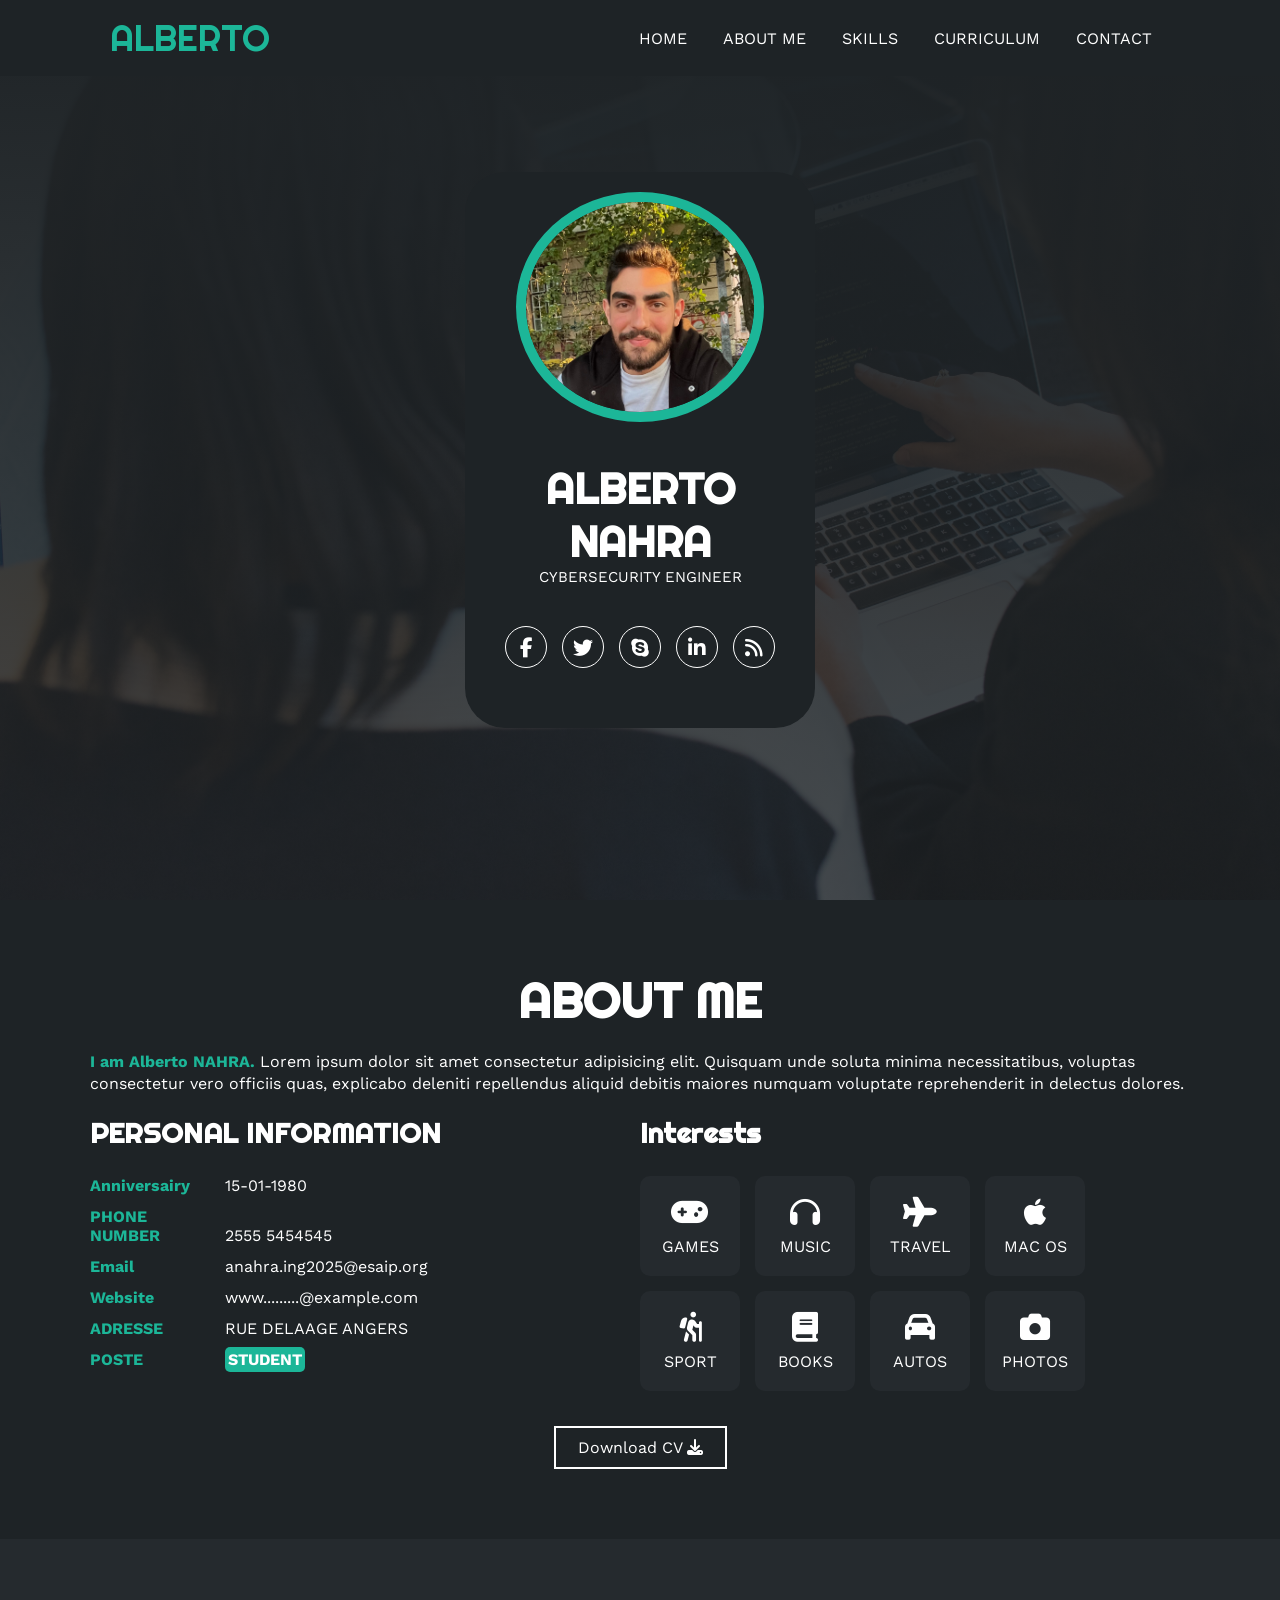
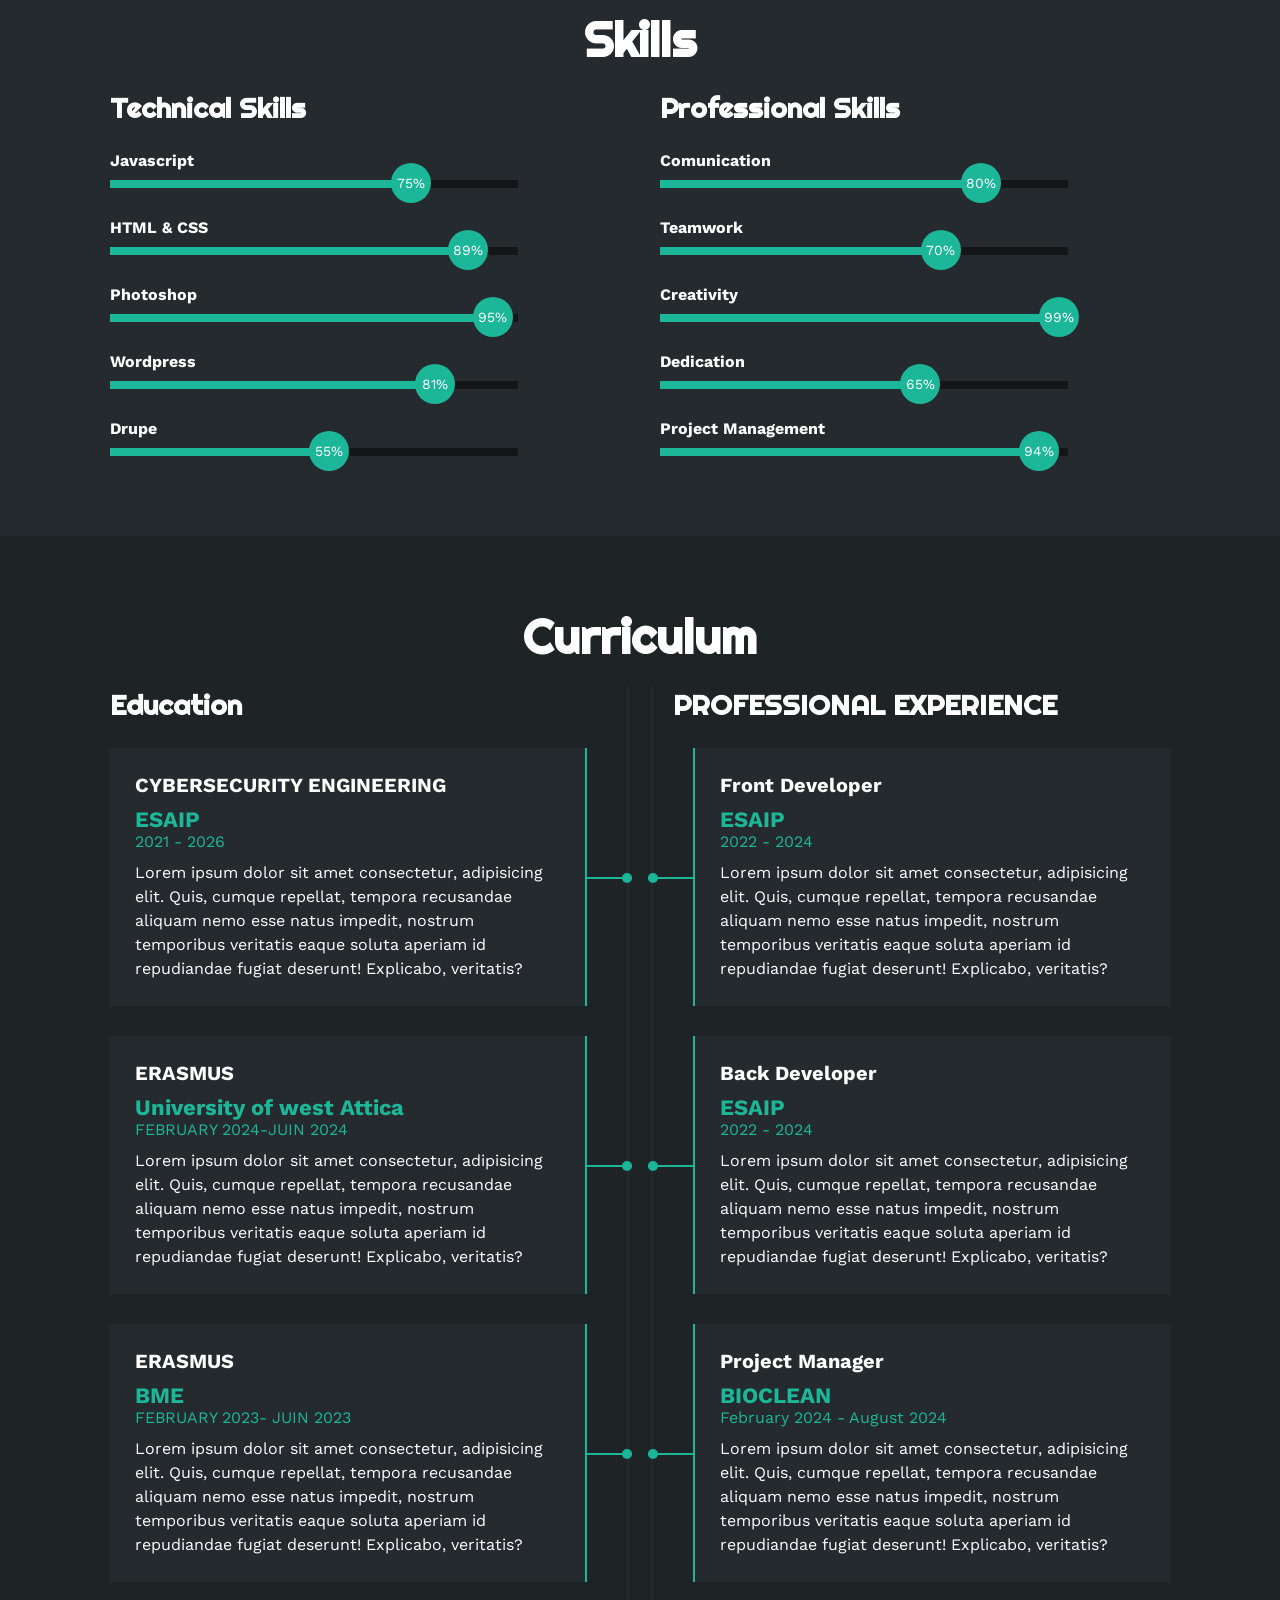
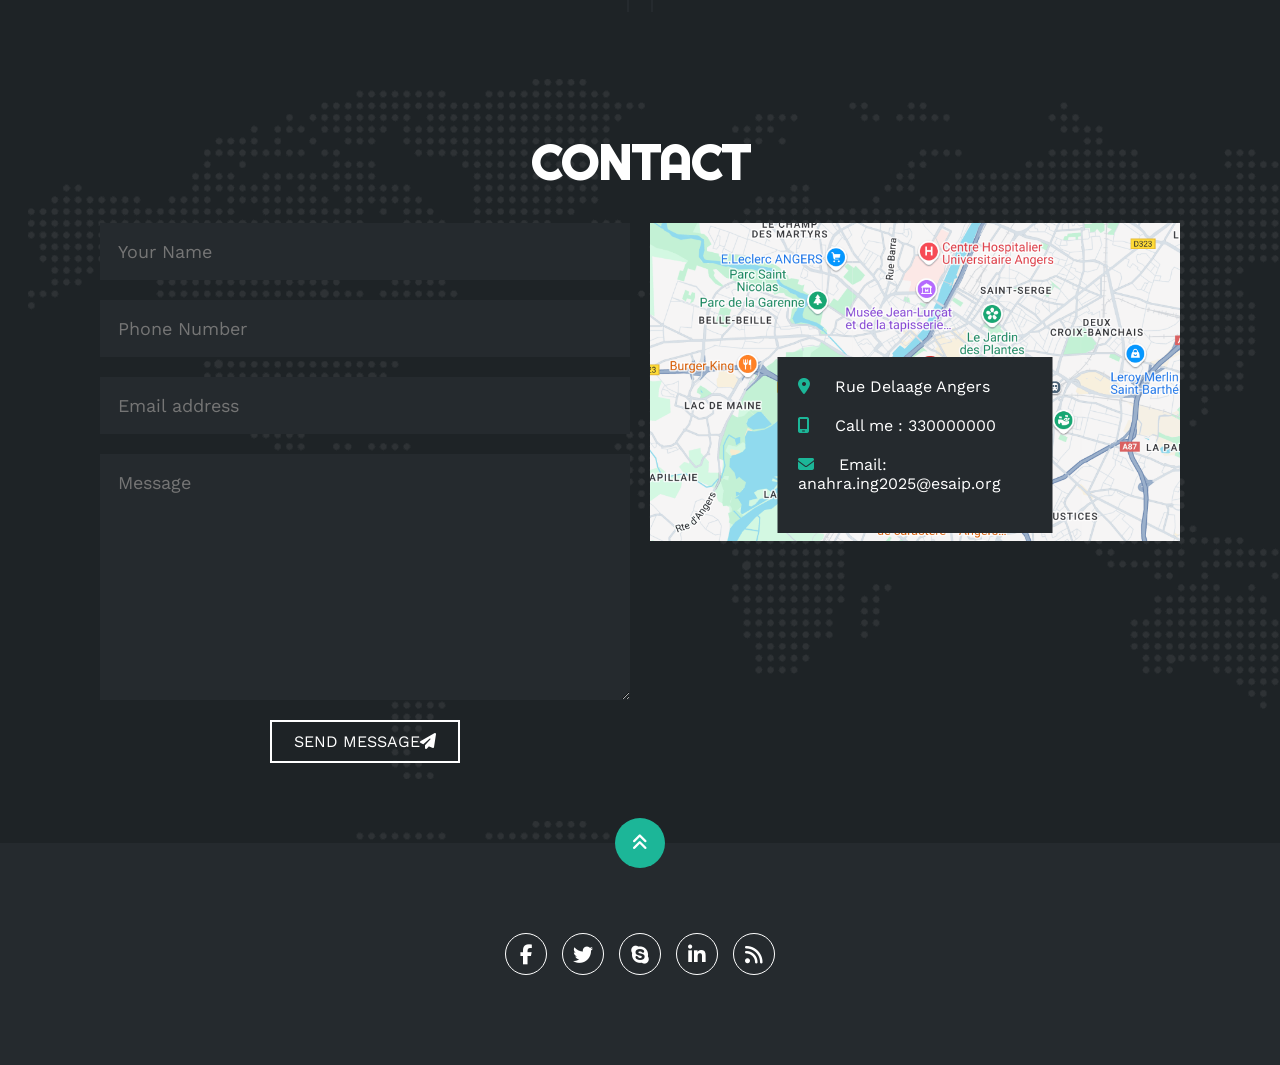
==== Portfolio/index.html @ c3b25036 "Add files via upload" ====
<!DOCTYPE html>
<html lang="es">
<head>
    <meta charset="UTF-8">
    <meta http-equiv="X-UA-Compatible" content="IE=edge">
    <meta name="viewport" content="width=device-width, initial-scale=1.0">
    <link rel="stylesheet" href="https://cdnjs.cloudflare.com/ajax/libs/font-awesome/6.1.2/css/all.min.css" integrity="sha512-1sCRPdkRXhBV2PBLUdRb4tMg1w2YPf37qatUFeS7zlBy7jJI8Lf4VHwWfZZfpXtYSLy85pkm9GaYVYMfw5BC1A==" crossorigin="anonymous" referrerpolicy="no-referrer" />
    <title>Portfolio</title>
    <link rel="stylesheet" href="estilo.css">
</head>
<body>
    <!-- MENU ENCABEZADO -->
    <div class="contenedor-header">
        <header>
            <div class="logo">
                <a href="#">ALBERTO</a>
            </div>
            <nav id="nav">
                <ul>
                    <li><a href="#inicio" onclick="seleccionar()">HOME</a></li>
                    <li><a href="#sobremi" onclick="seleccionar()">ABOUT ME</a></li>
                    <li><a href="#skills" onclick="seleccionar()">SKILLS</a></li>
                    <li><a href="#curriculum" onclick="seleccionar()">CURRICULUM</a></li>
                 
                    <li><a href="#contacto" onclick="seleccionar()">CONTACT</a></li>
                </ul>
            </nav>
            <div class="nav-responsive" onclick="mostrarOcultarMenu()">
                <i class="fa-solid fa-bars"></i>
            </div>
        </header>
    </div>

    <!-- SECCION INICIO -->
    <section id="inicio" class="inicio">
        <div class="contenido-banner">
            <div class="contenedor-img">
                <img src="img/Alberto.jpg" alt="">
            </div>
            <h1>ALBERTO NAHRA</h1>
            <h2>CYBERSECURITY ENGINEER</h2>
            <div class="redes">
                <a href="#"><i class="fa-brands fa-facebook-f"></i></a>
                <a href="#"><i class="fa-brands fa-twitter"></i></a>
                <a href="#"><i class="fa-brands fa-skype"></i></a>
                <a href="#"><i class="fa-brands fa-linkedin-in"></i></a>
                <a href="#"><i class="fa-solid fa-rss"></i></a>
            </div>
        </div>
    </section>

    <!-- SECCION SOBRE MI -->
    <section id="sobremi" class="sobremi">
        <div class="contenido-seccion">
            <h2>ABOUT ME</h2>
            <p><span>I am Alberto NAHRA.</span> Lorem ipsum dolor sit amet consectetur adipisicing elit. Quisquam unde soluta minima necessitatibus, voluptas consectetur vero officiis quas, explicabo deleniti repellendus aliquid debitis maiores numquam voluptate reprehenderit in delectus dolores.</p>

            <div class="fila">
                <!-- datos personales -->
                <div class="col">
                    <h3>PERSONAL INFORMATION</h3>
                    <ul>
                        <li>
                            <strong>Anniversairy</strong>
                            15-01-1980
                        </li>
                        <li>
                            <strong>PHONE NUMBER</strong>
                            2555 5454545
                        </li>
                        <li>
                            <strong>Email</strong>
                            anahra.ing2025@esaip.org
                        </li>
                        <li>
                            <strong>Website</strong>
                            www.........@example.com
                        </li>
                        <li>
                            <strong>ADRESSE</strong>
                            RUE DELAAGE ANGERS
                        </li>
                        <li>
                            <strong>POSTE</strong>
                            <span>STUDENT</span>
                        </li>
                    </ul>
                </div>

                <!-- intereses -->
                <div class="col">
                    <h3>Interests</h3>
                    <div class="contenedor-intereses">
                        <div class="interes">
                            <i class="fa-solid fa-gamepad"></i>
                            <span>GAMES</span>
                        </div>
                        <div class="interes">
                            <i class="fa-solid fa-headphones"></i>
                            <span>MUSIC</span>
                        </div>
                        <div class="interes">
                            <i class="fa-solid fa-plane"></i>
                            <span>TRAVEL</span>
                        </div>
                        <div class="interes">
                            <i class="fa-brands fa-apple"></i>
                            <span>MAC OS</span>
                        </div>
                        <div class="interes">
                            <i class="fa-solid fa-person-hiking"></i>
                            <span>SPORT</span>
                        </div>
                        <div class="interes">
                            <i class="fa-solid fa-book"></i>
                            <span>BOOKS</span>
                        </div>
                        <div class="interes">
                            <i class="fa-solid fa-car"></i>
                            <span>AUTOS</span>
                        </div>
                        <div class="interes">
                            <i class="fa-solid fa-camera"></i>
                            <span>PHOTOS</span>
                        </div>
                        
                    </div>
                </div>
            </div>
            <button>
                Download CV <i class="fa-solid fa-download"></i>
                <span class="overlay"></span>
            </button>
        </div>
    </section>

    <!-- SECCION SKILLS -->
    <section class="skills" id="skills">
        <div class="contenido-seccion">
            <h2>Skills</h2>
            <div class="fila">
                <!-- Technical Skill -->
                <div class="col">
                    <h3>Technical Skills</h3>
                    <div class="skill">
                        <span>Javascript</span>
                        <div class="barra-skill">
                            <div class="progreso">
                                <span>75%</span>
                            </div>
                        </div>
                    </div>
                    <div class="skill">
                        <span>HTML & CSS</span>
                        <div class="barra-skill">
                            <div class="progreso">
                                <span>89%</span>
                            </div>
                        </div>
                    </div>
                    <div class="skill">
                        <span>Photoshop</span>
                        <div class="barra-skill">
                            <div class="progreso">
                                <span>95%</span>
                            </div>
                        </div>
                    </div>
                    <div class="skill">
                        <span>Wordpress</span>
                        <div class="barra-skill">
                            <div class="progreso">
                                <span>81%</span>
                            </div>
                        </div>
                    </div>
                    <div class="skill">
                        <span>Drupe</span>
                        <div class="barra-skill">
                            <div class="progreso">
                                <span>55%</span>
                            </div>
                        </div>
                    </div>
                </div>
                <!-- Professional Skills -->
                <div class="col">
                    <h3>Professional Skills</h3>
                    <div class="skill">
                        <span>Comunication</span>
                        <div class="barra-skill">
                            <div class="progreso">
                                <span>80%</span>
                            </div>
                        </div>
                    </div>
                    <div class="skill">
                        <span>Teamwork</span>
                        <div class="barra-skill">
                            <div class="progreso">
                                <span>70%</span>
                            </div>
                        </div>
                    </div>
                    <div class="skill">
                        <span>Creativity</span>
                        <div class="barra-skill">
                            <div class="progreso">
                                <span>99%</span>
                            </div>
                        </div>
                    </div>
                    <div class="skill">
                        <span>Dedication</span>
                        <div class="barra-skill">
                            <div class="progreso">
                                <span>65%</span>
                            </div>
                        </div>
                    </div>
                    <div class="skill">
                        <span>Project Management</span>
                        <div class="barra-skill">
                            <div class="progreso">
                                <span>94%</span>
                            </div>
                        </div>
                    </div>
                </div>
            </div>
        </div>
    </section>

    <!-- SECCION CURRICULUM -->
    <section id="curriculum" class="curriculum">
        <div class="contenido-seccion">
            <h2>Curriculum</h2>
            <div class="fila">
                <div class="col izquierda">
                    <h3>Education</h3>
                    <div class="item izq">
                        <h4>CYBERSECURITY ENGINEERING</h4>
                        <span class="casa">ESAIP</span>
                        <span class="fecha">2021 - 2026</span>
                        <p>Lorem ipsum dolor sit amet consectetur, adipisicing elit. Quis, cumque repellat, tempora recusandae aliquam nemo esse natus impedit, nostrum temporibus veritatis eaque soluta aperiam id repudiandae fugiat deserunt! Explicabo, veritatis?</p>
                        <div class="conectori">
                            <div class="circuloi"></div>
                        </div>
                    </div>
                    <div class="item izq">
                        <h4>ERASMUS</h4>
                        <span class="casa">University of west Attica</span>
                        <span class="fecha">FEBRUARY 2024-JUIN 2024</span>
                        <p>Lorem ipsum dolor sit amet consectetur, adipisicing elit. Quis, cumque repellat, tempora recusandae aliquam nemo esse natus impedit, nostrum temporibus veritatis eaque soluta aperiam id repudiandae fugiat deserunt! Explicabo, veritatis?</p>
                        <div class="conectori">
                            <div class="circuloi"></div>
                        </div>
                    </div>
                    <div class="item izq">
                        <h4>ERASMUS</h4>
                        <span class="casa">BME</span>
                        <span class="fecha">FEBRUARY 2023- JUIN 2023</span>
                        <p>Lorem ipsum dolor sit amet consectetur, adipisicing elit. Quis, cumque repellat, tempora recusandae aliquam nemo esse natus impedit, nostrum temporibus veritatis eaque soluta aperiam id repudiandae fugiat deserunt! Explicabo, veritatis?</p>
                        <div class="conectori">
                            <div class="circuloi"></div>
                        </div>
                    </div>
                </div>

                <div class="col derecha">
                    <h3>PROFESSIONAL EXPERIENCE</h3>
                    <div class="item der">
                        <h4>Front Developer</h4>
                        <span class="casa">ESAIP</span>
                        <span class="fecha">2022 - 2024</span>
                        <p>Lorem ipsum dolor sit amet consectetur, adipisicing elit. Quis, cumque repellat, tempora recusandae aliquam nemo esse natus impedit, nostrum temporibus veritatis eaque soluta aperiam id repudiandae fugiat deserunt! Explicabo, veritatis?</p>
                        <div class="conectord">
                            <div class="circulod"></div>
                        </div>
                    </div>
                    <div class="item der">
                        <h4>Back Developer</h4>
                        <span class="casa">ESAIP</span>
                        <span class="fecha">2022 - 2024</span>
                        <p>Lorem ipsum dolor sit amet consectetur, adipisicing elit. Quis, cumque repellat, tempora recusandae aliquam nemo esse natus impedit, nostrum temporibus veritatis eaque soluta aperiam id repudiandae fugiat deserunt! Explicabo, veritatis?</p>
                        <div class="conectord">
                            <div class="circulod"></div>
                        </div>
                    </div>
                    <div class="item der">
                        <h4> Project Manager</h4>
                        <span class="casa">BIOCLEAN</span>
                        <span class="fecha">February 2024 - August 2024</span>
                        <p>Lorem ipsum dolor sit amet consectetur, adipisicing elit. Quis, cumque repellat, tempora recusandae aliquam nemo esse natus impedit, nostrum temporibus veritatis eaque soluta aperiam id repudiandae fugiat deserunt! Explicabo, veritatis?</p>
                        <div class="conectord">
                            <div class="circulod"></div>
                        </div>
                    </div>
                </div>
            </div>
        </div>
    </section>

  

    <!-- SECCION CONTACTO -->
    <section id="contacto" class="contacto">
        <div class="contenido-seccion">
            <h2>CONTACT</h2>
            <div class="fila">
                <!-- Formulario -->
                <div class="col">
                    <input type="text" placeholder="Your Name">
                    <input type="text" placeholder="Phone Number">
                    <input type="text" placeholder="Email address">
                    
                    <textarea name="" id="" cols="30" rows="10" placeholder="Message"></textarea>
                    <button>
                        SEND MESSAGE<i class="fa-solid fa-paper-plane"></i>
                        <span class="overlay"></span>
                    </button>
                </div>
                <!-- Mapa -->
                <div class="col">
                    <img src="img/map1.png" alt="">
                    <div class="info">
                        <ul>
                            <li>
                                <i class="fa-solid fa-location-dot"></i>
                                Rue Delaage Angers
                            </li>
                            <li>
                                <i class="fa-solid fa-mobile-screen"></i>
                                Call me : 330000000 
                            </li>
                            <li>
                                <i class="fa-solid fa-envelope"></i>
                                Email: anahra.ing2025@esaip.org
                            </li>
                        </ul>
                    </div>
                </div>
            </div>
        </div>
    </section>

    <!-- footer -->
    <footer>
        <a href="#inicio" class="arriba">
            <i class="fa-solid fa-angles-up"></i>
        </a>
        <div class="redes">
            <a href="#"><i class="fa-brands fa-facebook-f"></i></a>
            <a href="#"><i class="fa-brands fa-twitter"></i></a>
            <a href="#"><i class="fa-brands fa-skype"></i></a>
            <a href="#"><i class="fa-brands fa-linkedin-in"></i></a>
            <a href="#"><i class="fa-solid fa-rss"></i></a>
        </div>
    </footer>

    <script src="script.js"></script>
</body>
</html>
---- Portfolio/estilo.css ----
@import url('https://fonts.googleapis.com/css2?family=Righteous&family=Work+Sans:wght@100;300;400;600;800&display=swap');
*{
    box-sizing: border-box;
    font-family: 'Work Sans';
    margin: 0;
    padding: 0;
}
html{
    /* me permite deslizar cuando hago clic en los links del menu */
    scroll-behavior: smooth;
}
/* MENU */
.contenedor-header{
    background: #1e2326;
    position: fixed;
    width: 100%;
    top: 0;
    left: 0;
    z-index: 99;
}
.contenedor-header header{
    max-width: 1100px;
    margin: auto;
    display: flex;
    justify-content: space-between;
    align-items: center;
    padding: 15px 20px;
}
.contenedor-header header .logo a{
    font-family: 'Righteous';
    font-size: 36px;
    color: #1CB698;
    text-decoration: none;
}
.contenedor-header header ul{
    display: flex;
    list-style: none;
}
.contenedor-header header nav ul li a{
    text-align: none;
    color: #fff;
    margin: 0 15px;
    padding: 3px;
    transition: .5s;
    text-decoration: none;
}
.contenedor-header header nav ul li a:hover{
    color: #1CB698;
}
.nav-responsive{
    background-color: #1CB698;
    color:#fff;
    padding: 5px 10px;
    border-radius: 5px;
    cursor: pointer;
    display: none;
}
/* SECCION I N I C I O */
.inicio{
    background: linear-gradient(to top, rgba(30,35,38,.8), rgba(30,35,38,1)),
    url(img/fondo.jpg);
    background-size: cover;
    height: 100vh;
    color: #fff;
    display: flex;
    align-items: center;
}
.inicio .contenido-banner{
    padding: 20px;
    background-color: #1e2326;
    max-width: 350px;
    margin: auto;
    text-align: center;
    border-radius: 40px;
}
.inicio .contenido-banner img{
    margin-top: 40px;
    border: 10px solid #1CB698;
    display: block;
    width: 80%;
    margin: auto;
    border-radius: 100%;
}
.inicio .contenido-banner h1{
    margin-top: 40px;
    font-size: 42px;
    font-family: 'Righteous';
}
.inicio .contenido-banner h2{
    font-size: 15px;
    font-weight: normal;
}
.inicio .contenido-banner .redes a{
    color: #fff;
    display: inline-block;
    text-decoration: none;
    border: 1px solid #fff;
    border-radius: 100%;
    width: 42px;
    height: 42px;
    line-height: 42px;
    margin: 40px 5px;
    font-size: 20px;
    transition: .3s;
}
.inicio .contenido-banner .redes a:hover{
    background-color: #1CB698;
}
.sobremi{
    background-color: #1e2326;
    color: #fff;
    padding: 50px 20px;
}
.sobremi .contenido-seccion{
    max-width: 1100px;
    margin: auto;
}
.sobremi h2{
    font-size: 48px;
    font-family: 'Righteous';
    text-align: center;
    padding: 20px 0;

}
.sobremi .contenido-seccion p{
    font: 18px;
    line-height: 22px;
    margin-bottom: 20px;
}
.sobremi .contenido-seccion p span{
    color: #1CB698;
    font-weight: bold;
}
.sobremi .fila{
    display: flex;
}
.sobremi .fila .col
{
    width: 50%;
}
.sobremi .fila .col h3{
    font-size: 28px;
    font-family: 'Righteous';
    margin-bottom: 25px;
}
.sobremi .fila .col ul{
    list-style: none;
}
.sobremi .fila .col ul li{
    margin: 12px 0;
}
.sobremi .fila .col ul li strong{
    display: inline-block;
    color: #1CB698;
    width: 130px;
}
.sobremi .fila .col ul li span{
    background-color: #1CB698;
    padding: 3px;
    font-weight: bold;
    border-radius: 5px;
}
.sobremi .fila .col .contenedor-intereses{
    display: flex;
    flex-wrap: wrap;
}
.sobremi .fila .col .contenedor-intereses .interes{
    width: 100px;
    height: 100px;
    background-color: #252A2E;
    border-radius: 10px;
    margin: 0 15px 15px 0;
    display: flex;
    flex-direction: column;
    align-items: center;
    justify-content: center;
    transition: .3s;
}.sobremi .fila .col .contenedor-intereses .interes:hover{
    background-color: #1CB698;
}
.sobremi .fila .col .contenedor-intereses .interes i{
    font-size: 30px;
    margin-bottom: 10px;
}
.sobremi button{
    cursor: pointer;
    background-color: transparent;
    border: 2px solid #fff;
    width: fit-content;
    display: block;
    margin: 20px auto;
    padding: 10px 22px;
    font-size: 16px;
    color: #fff;
    position: relative;
    z-index: 10;
}
.sobremi button .overlay{
    position: absolute;
    top: 0;
    left: 0;
    width: 0;
    height: 100%;
    background-color: #1CB698;
    z-index: -1;
    transition: 1s;
}
.sobremi button:hover .overlay{
    width: 100%;
}
/* SECCION S K I L L S */
.skills{
    background-color: #252A2E;
    color: #fff;
    padding: 50px 20px;
}
.skills .contenido-seccion{
    max-width: 1100px;
    margin: auto;
}
.skills h2{
    font-size: 48px;
    font-family: 'Righteous';
    text-align: center;
    padding: 20px 0;

}
.skills .fila{
    display: flex;
}
.skills .fila .col{
    width: 50%;
    padding: 0 20px;
}
.skills .fila .col h3{
    font-size: 28px;
    font-family: 'Righteous';
    margin-bottom: 25px;
}
.skills .skill > span{
    font-weight: bold;
    display: block;
    margin-bottom: 10px;
}
.skills .skill .barra-skill{
    height: 8px;
    width: 80%;
    background-color: #131517;
    position: relative;
    margin-bottom: 30px;
}
.skills .skill .progreso{
    background-color: #1CB698;
    position: absolute;
    top: 0;
    left: 0;
    height: 8px;
}
.skills .skill .barra-skill span{
    position: absolute;
    height: 40px;
    width: 40px;
    background-color: #1CB698;
    border-radius: 50px;
    line-height: 40px;
    text-align: center;
    top: -17px;
    right: -15px;
    font-size: 14px;
}
/* Estas clases se agregaran dinamicamente mediante javascript */
.skills .skill .javascript{
    width: 0%;
    animation: 2s javascript forwards;
}
@keyframes javascript {
    0%{width: 0%;}
    100%{width: 75%;}
}

.skills .skill .htmlcss{
    width: 0%;
    animation: 2s htmlcss forwards;
}
@keyframes htmlcss {
    0%{width: 0%;}
    100%{width: 89%;}
}

.skills .skill .photoshop{
    width: 0%;
    animation: 2s photoshop forwards;
}
@keyframes photoshop {
    0%{width: 0%;}
    100%{width: 95%;}
}

.skills .skill .wordpress{
    width: 0%;
    animation: 2s wordpress forwards;
}
@keyframes wordpress {
    0%{width: 0%;}
    100%{width: 81%;}
}

.skills .skill .drupal{
    width: 0%;
    animation: 2s drupal forwards;
}
@keyframes drupal {
    0%{width: 0%;}
    100%{width: 55%;}
}

.skills .skill .comunicacion{
    width: 0%;
    animation: 2s comunicacion forwards;
}
@keyframes comunicacion {
    0%{width: 0%;}
    100%{width: 80%;}
}

.skills .skill .trabajo{
    width: 0%;
    animation: 2s trabajo forwards;
}
@keyframes trabajo {
    0%{width: 0%;}
    100%{width: 70%;}
}

.skills .skill .creatividad{
    width: 0%;
    animation: 2s creatividad forwards;
}
@keyframes creatividad {
    0%{width: 0%;}
    100%{width: 99%;}
}

.skills .skill .dedicacion{
    width: 0%;
    animation: 2s dedicacion forwards;
}
@keyframes dedicacion {
    0%{width: 0%;}
    100%{width: 65%;}
}

.skills .skill .proyect{
    width: 0%;
    animation: 2s proyect forwards;
}
@keyframes proyect {
    0%{width: 0%;}
    100%{width: 94%;}
}
/* SECCION CURRICULUM */
.curriculum{
    background-color: #1e2326;
    color: #fff;
    padding: 50px 20px;
}
.curriculum .contenido-seccion{
    max-width: 1100px;
    margin: auto;
}
.curriculum h2{
    font-size: 48px;
    font-family: 'Righteous';
    text-align: center;
    padding: 20px 0;

}
.curriculum .fila{
    display: flex;
    justify-content: space-between;
}
.curriculum .fila .col{
    width: 49%;
    padding: 0 20px;
}
.curriculum .fila .col h3{
    font-size: 28px;
    font-family: 'Righteous';
    margin-bottom: 25px;
}
.curriculum .fila .izquierda{
    border-right: 2px solid #252A2E;
}
.curriculum .fila .derecha{
    border-left: 2px solid #252A2E;
}
.curriculum .fila .item{
    padding: 25px;
    margin-bottom: 30px;
    background-color: #252A2E;
    position: relative;
}
.curriculum .fila .item h4{
    font-size: 20px;
    margin-bottom: 10px;
}
.curriculum .fila .item .casa{
    color: #1CB698;
    font-size: 22px;
    font-weight: bold;
    display: block;
}
.curriculum .fila .item .fecha{
    display: block;
    color: #1CB698;
    margin-bottom: 10px;
}
.curriculum .fila .item p{
    line-height: 24px;
}
.curriculum .fila .izq{
    border-right: 2px solid #1CB698;
    margin-right: 20px;
}
.curriculum .fila .der{
    border-left: 2px solid #1CB698;
    margin-left: 20px;
}
.curriculum .fila .item .conectori{
    height: 2px;
    background-color: #1CB698;
    width: 47px;
    position: absolute;
    top: 50%;
    right: -47px;
    z-index: 5;
}
.curriculum .fila .item .conectori .circuloi{
    display: block;
    height: 10px;
    width: 10px;
    border-radius: 50%;
    background-color: #1CB698;
    float: right;
    position: relative;
    bottom: 4px;
}
.curriculum .fila .item .conectord{
    height: 2px;
    background-color: #1CB698;
    width: 47px;
    position: absolute;
    top: 50%;
    left: -47px;
    z-index: 5;
}
.curriculum .fila .item .conectord .circulod{
    display: block;
    height: 10px;
    width: 10px;
    border-radius: 50%;
    background-color: #1CB698;
    float: left;
    position: relative;
    bottom: 4px;
}
/* SECCION PORTFOLIO */
.portfolio{
    background-color: #252A2E;
    color: #fff;
    padding: 50px 20px;
}
.portfolio .contenido-seccion{
    max-width: 1100px;
    margin: auto;
}
.portfolio h2{
    font-size: 48px;
    font-family: 'Righteous';
    text-align: center;
    padding: 20px 0;
}
.portfolio .galeria{
    display: flex;
    flex-wrap: wrap;
    justify-content: space-around;
}
.portfolio .galeria .proyecto{
    position: relative;
    max-width: 340px;
    height: fit-content;
    margin: 10px;
    cursor: pointer;
}
.portfolio .galeria .proyecto img{
    width: 100%;
    display: block;
}
.portfolio .galeria .proyecto .overlay{
    position: absolute;
    top: 0;
    width: 100%;
    height: 100%;
    text-align: center;
    background: linear-gradient(rgba(28,182,152,.8), rgba(28,182,152,.8));
    display: flex;
    flex-direction: column;
    justify-content: center;
    transition: 1s;
    font-size: 18px;
    letter-spacing: 3px;
    opacity: 0;
}
.portfolio .galeria .proyecto .overlay h3{
    margin-bottom: 20px;
    transition: 1s;
}
.portfolio .galeria .proyecto .overlay:hover{
    opacity: 1;
}
.portfolio .galeria .proyecto .overlay:hover h3{
    margin-bottom: 0px;
}
/* SECCION CONTACTO */
.contacto{
    background-image: url(img/contact_bg.png);
    background-color: #1e2326;
    color: #fff;
    padding: 50px 0;
}
.contacto .contenido-seccion{
    max-width: 1100px;
    margin: auto;
}
.contacto h2{
    font-size: 48px;
    font-family: 'Righteous';
    text-align: center;
    padding: 20px 0;
}
.contacto .fila{
    display: flex;
}
.contacto .col{
    width: 50%;
    padding: 10px;
    position: relative;
}
.contacto .col input, .contacto .col textarea{
    display: block;
    width: 100%;
    padding: 18px;
    border: none;
    margin-bottom: 20px;
    background-color: #252A2E;
    color: #fff;
    font-size: 18px;
}
.contacto button{
    cursor: pointer;
    background-color: transparent;
    border: 2px solid #fff;
    width: fit-content;
    display: block;
    margin: 20px auto;
    padding: 10px 22px;
    font-size: 16px;
    color: #fff;
    position: relative;
    z-index: 10;
}
.contacto button .overlay{
    position: absolute;
    top: 0;
    left: 0;
    width: 0;
    height: 100%;
    background-color: #1CB698;
    z-index: -1;
    transition: 1s;
}
.contacto button:hover .overlay{
    width: 100%;
}
.contacto .col img{
    width: 100%;
}
.contacto .col .info{
    position: absolute;
    top: 40%;
    background-color: #252A2E;
    padding: 20px;
    max-swidth: 350px;
    left: 50%;
    transform: translate(-50%, -50%);
}
.contacto .col .info ul{
    list-style: none;
}
.contacto .col .info ul li{
    margin-bottom: 20px;
}
.contacto .col .info ul li i{
    color: #1CB698;
    display: inline-block;
    margin-right: 20px;
}
footer{
    background-color: #252A2E;
    color: #fff;
    padding: 50px 0 30px 0;
    text-align: center;
    position: relative;
    width: 100%;
}
footer .redes{
    margin-bottom: 20px;
}
footer .redes a{
    color: #fff;
    display: inline-block;
    text-decoration: none;
    border: 1px solid #fff;
    border-radius: 100%;
    width: 42px;
    height: 42px;
    line-height: 42px;
    margin: 40px 5px;
    font-size: 20px;
    transition: .3s;
}
footer .arriba{
    display: block;
    width: 50px;
    height: 50px;
    background-color: #1CB698;
    color: #fff;
    position: absolute;
    left: 50%;
    transform: translateX(-50%);
    top: -25px;
    border-radius: 50%;
    line-height: 50px;
    font-size: 18px;
}
/* SECCION RESPONSIVE */
@media screen and (max-width:980px){
    nav{
        display: none;
    }
    .nav-responsive{
        display: block;
    }
    nav.responsive{
        display: block;
        position: absolute;
        right: 0;
        top: 75px;
        background-color: #252A2E;
        width: 180px;
    }
    nav.responsive ul{
        display: block !important;
    }
    nav.responsive ul li{
        border-bottom: 1px solid #fff;
        padding: 10px 0;
    }
}
@media screen and (max-width:700px){
    .sobremi .fila{
        display: block;
    }
    .sobremi .fila .col{
        width: fit-content;
    }

    .skills .fila{
        display: block;
    }
    .skills .fila .col{
        width: 100%;
    }
    .skills .fila .col .barra-skill{
        width: 100%;
    }

    .curriculum .fila{
        display: block;
    }
    .curriculum .fila .col{
        width: 90%;
    }
    .curriculum .fila .derecha{
        margin-left: 20px;
    }

    .portfolio .galeria{
        display: block;
        width: 100%;
    }
    .portfolio .galeria .proyecto{
        max-width: 100%;
    }
    .portfolio .galeria .proyecto img{
        width: 100%;
    }
    .contacto .fila{
        display: block;
    }
    .contacto .fila .col{
        width: 100%;
    }
}
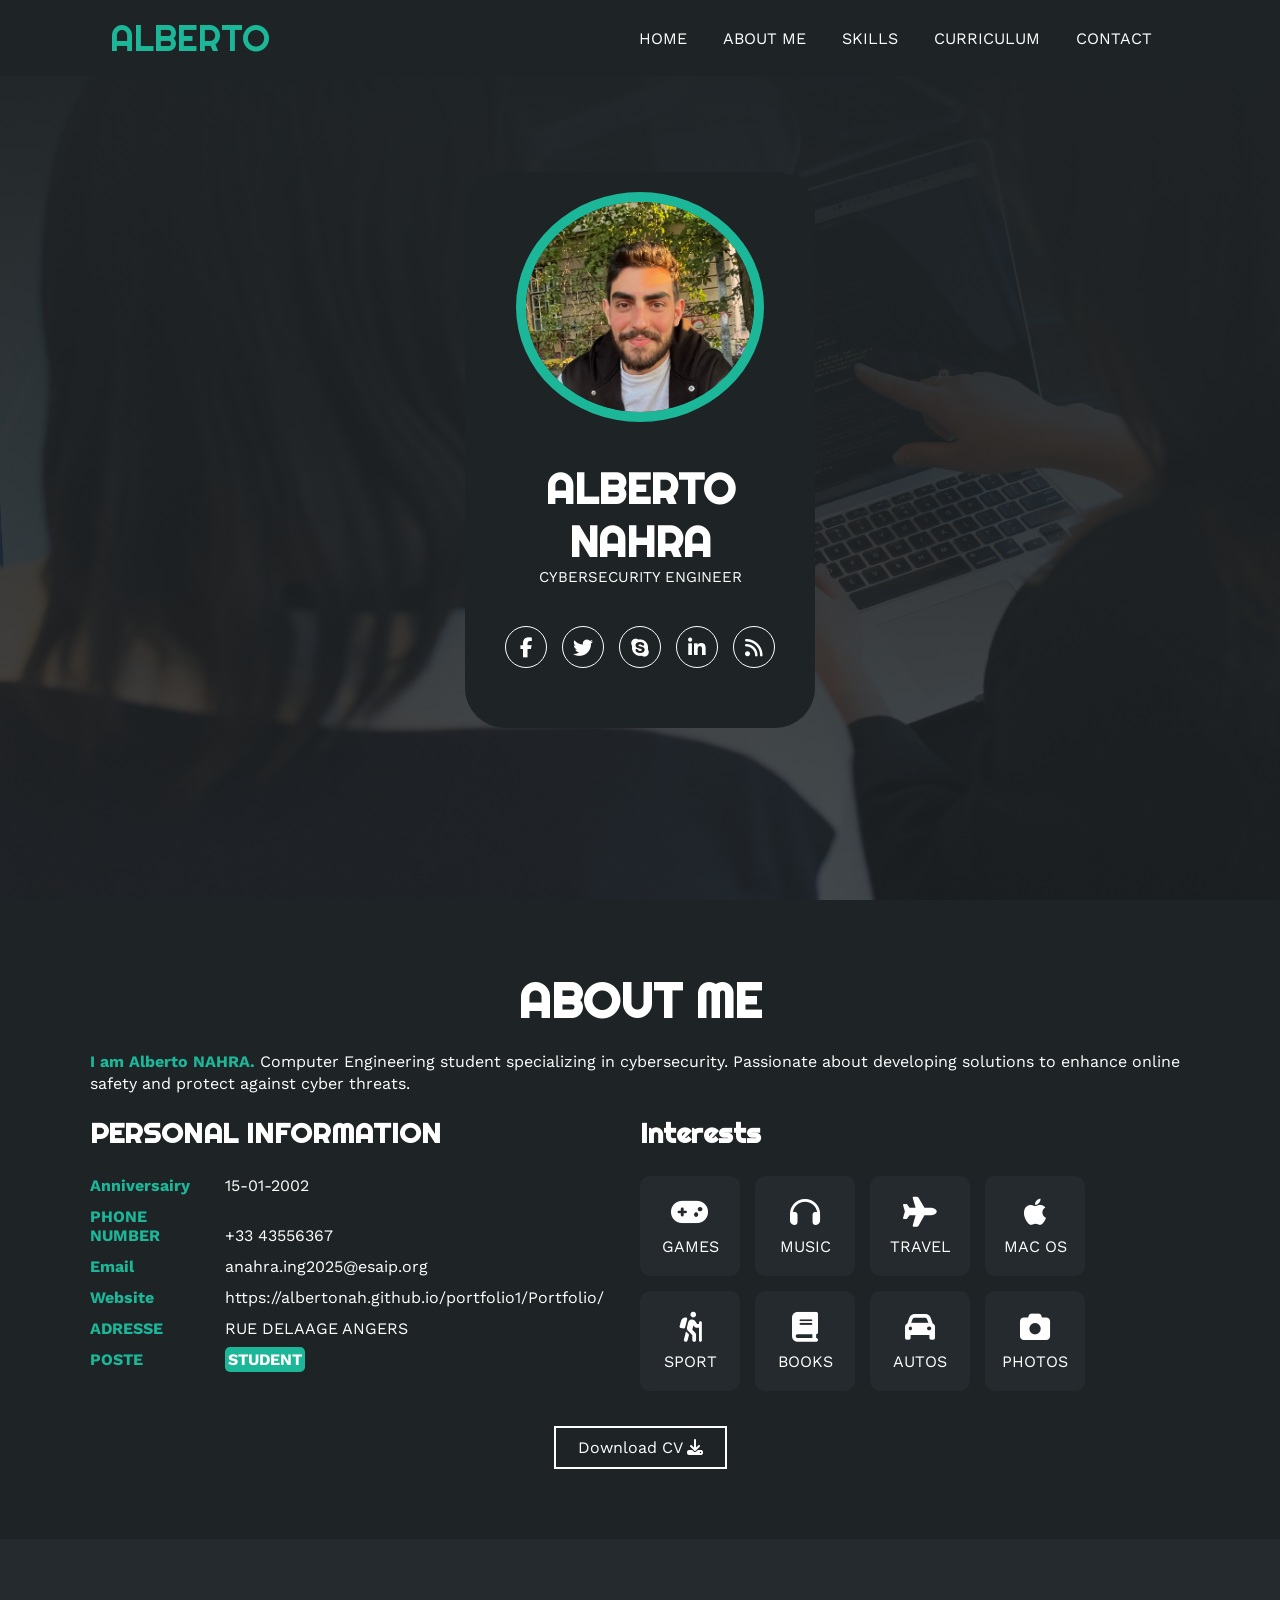
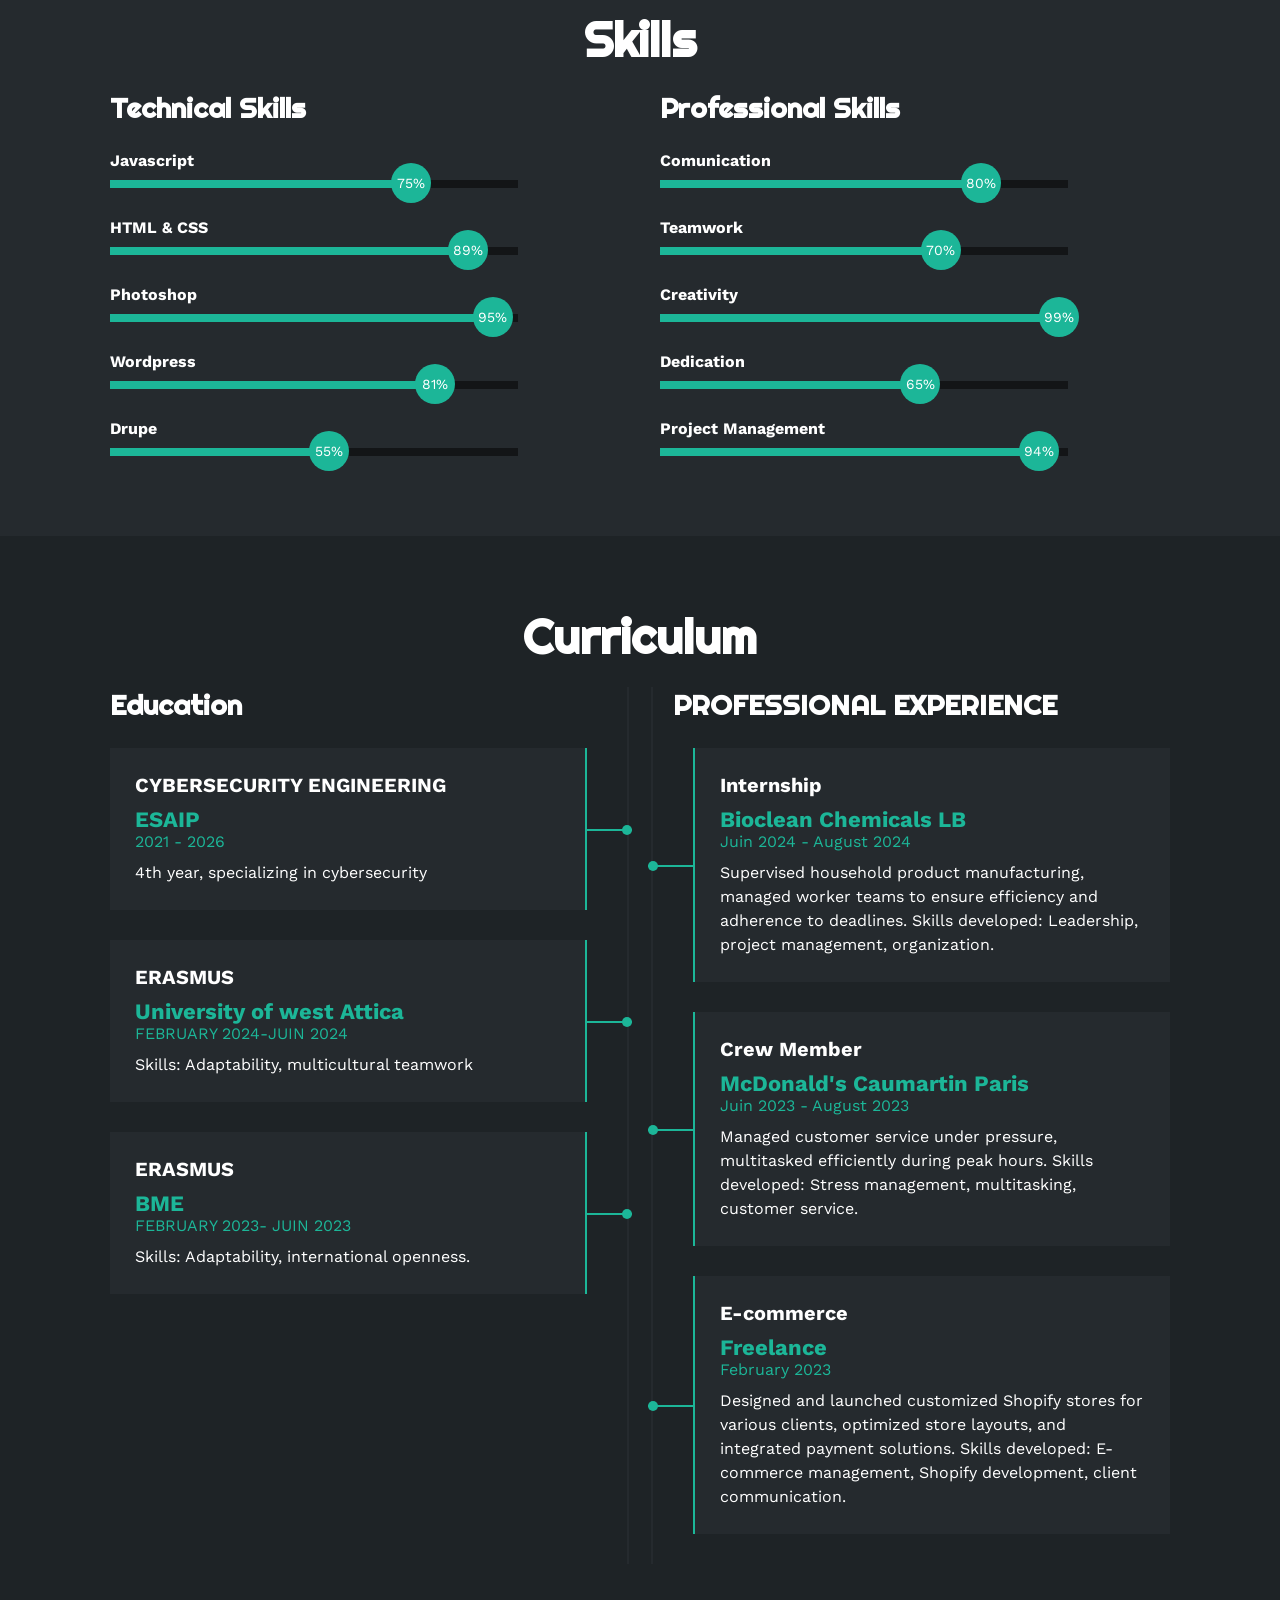
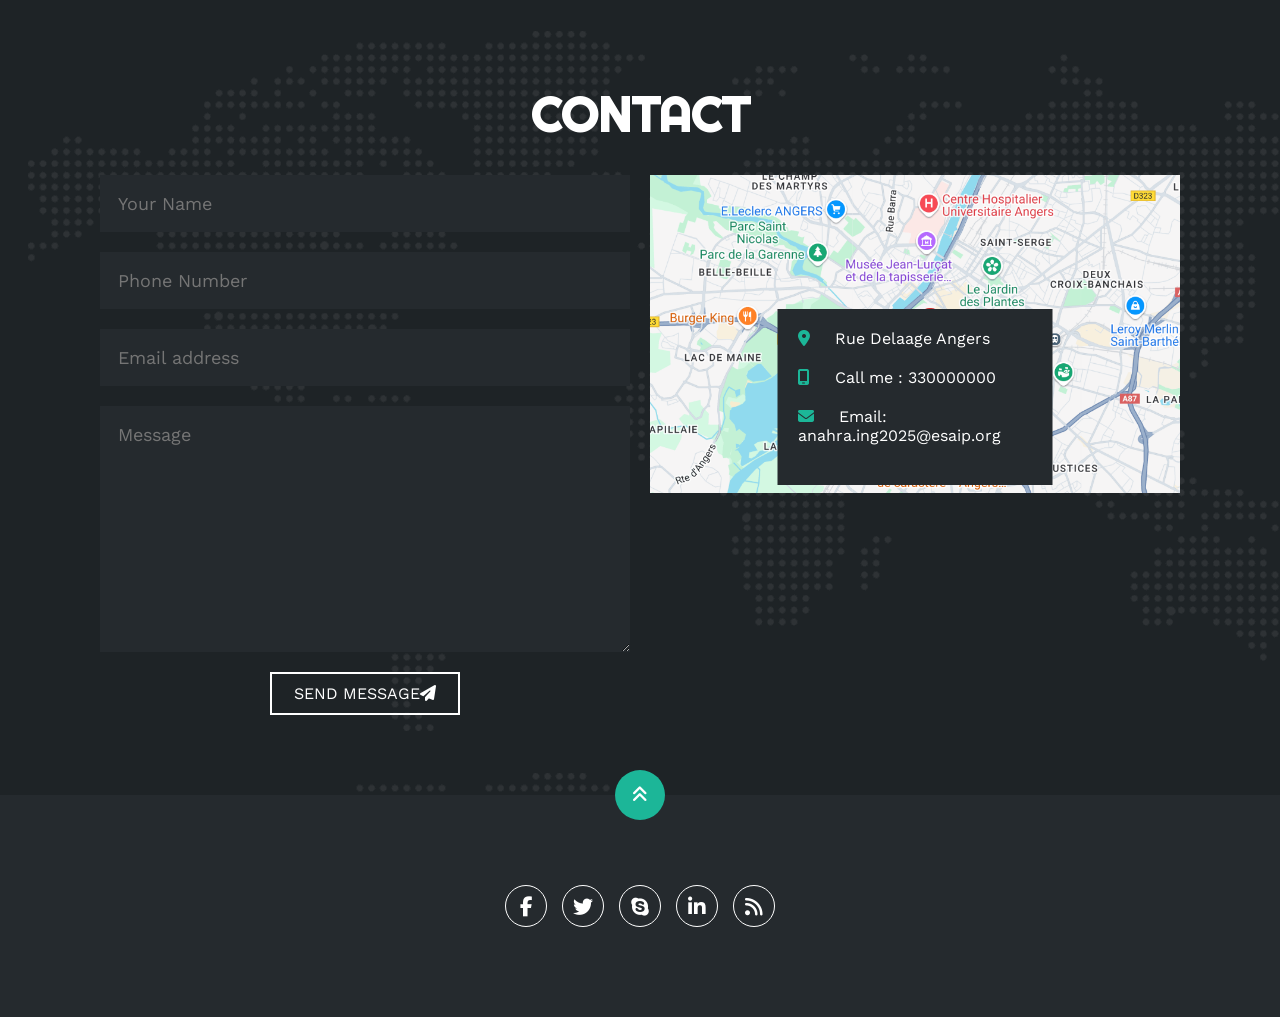
==== commit e934de0a: "Update index.html" ====
--- a/Portfolio/index.html
+++ b/Portfolio/index.html
@@ -53,7 +53,7 @@
     <section id="sobremi" class="sobremi">
         <div class="contenido-seccion">
             <h2>ABOUT ME</h2>
-            <p><span>I am Alberto NAHRA.</span> Lorem ipsum dolor sit amet consectetur adipisicing elit. Quisquam unde soluta minima necessitatibus, voluptas consectetur vero officiis quas, explicabo deleniti repellendus aliquid debitis maiores numquam voluptate reprehenderit in delectus dolores.</p>
+            <p><span>I am Alberto NAHRA.</span> Computer Engineering student specializing in cybersecurity. Passionate about developing solutions to enhance online safety and protect against cyber threats.</p>
 
             <div class="fila">
                 <!-- datos personales -->
@@ -62,11 +62,11 @@
                     <ul>
                         <li>
                             <strong>Anniversairy</strong>
-                            15-01-1980
+                            15-01-2002
                         </li>
                         <li>
                             <strong>PHONE NUMBER</strong>
-                            2555 5454545
+                            +33 43556367
                         </li>
                         <li>
                             <strong>Email</strong>
@@ -74,7 +74,7 @@
                         </li>
                         <li>
                             <strong>Website</strong>
-                            www.........@example.com
+                            https://albertonah.github.io/portfolio1/Portfolio/
                         </li>
                         <li>
                             <strong>ADRESSE</strong>
@@ -242,7 +242,7 @@
                         <h4>CYBERSECURITY ENGINEERING</h4>
                         <span class="casa">ESAIP</span>
                         <span class="fecha">2021 - 2026</span>
-                        <p>Lorem ipsum dolor sit amet consectetur, adipisicing elit. Quis, cumque repellat, tempora recusandae aliquam nemo esse natus impedit, nostrum temporibus veritatis eaque soluta aperiam id repudiandae fugiat deserunt! Explicabo, veritatis?</p>
+                        <p>4th year, specializing in cybersecurity</p>
                         <div class="conectori">
                             <div class="circuloi"></div>
                         </div>
@@ -251,7 +251,7 @@
                         <h4>ERASMUS</h4>
                         <span class="casa">University of west Attica</span>
                         <span class="fecha">FEBRUARY 2024-JUIN 2024</span>
-                        <p>Lorem ipsum dolor sit amet consectetur, adipisicing elit. Quis, cumque repellat, tempora recusandae aliquam nemo esse natus impedit, nostrum temporibus veritatis eaque soluta aperiam id repudiandae fugiat deserunt! Explicabo, veritatis?</p>
+                        <p>Skills: Adaptability, multicultural teamwork</p>
                         <div class="conectori">
                             <div class="circuloi"></div>
                         </div>
@@ -260,7 +260,7 @@
                         <h4>ERASMUS</h4>
                         <span class="casa">BME</span>
                         <span class="fecha">FEBRUARY 2023- JUIN 2023</span>
-                        <p>Lorem ipsum dolor sit amet consectetur, adipisicing elit. Quis, cumque repellat, tempora recusandae aliquam nemo esse natus impedit, nostrum temporibus veritatis eaque soluta aperiam id repudiandae fugiat deserunt! Explicabo, veritatis?</p>
+                        <p>Skills: Adaptability, international openness.</p>
                         <div class="conectori">
                             <div class="circuloi"></div>
                         </div>
@@ -270,28 +270,31 @@
                 <div class="col derecha">
                     <h3>PROFESSIONAL EXPERIENCE</h3>
                     <div class="item der">
-                        <h4>Front Developer</h4>
-                        <span class="casa">ESAIP</span>
-                        <span class="fecha">2022 - 2024</span>
-                        <p>Lorem ipsum dolor sit amet consectetur, adipisicing elit. Quis, cumque repellat, tempora recusandae aliquam nemo esse natus impedit, nostrum temporibus veritatis eaque soluta aperiam id repudiandae fugiat deserunt! Explicabo, veritatis?</p>
+                        <h4>Internship</h4>
+                        <span class="casa">Bioclean Chemicals LB</span>
+                        <span class="fecha">Juin 2024 - August 2024</span>
+                        <p>Supervised household product manufacturing, managed worker teams to ensure efficiency and adherence to deadlines.
+                            Skills developed: Leadership, project management, organization.</p>
                         <div class="conectord">
                             <div class="circulod"></div>
                         </div>
                     </div>
                     <div class="item der">
-                        <h4>Back Developer</h4>
-                        <span class="casa">ESAIP</span>
-                        <span class="fecha">2022 - 2024</span>
-                        <p>Lorem ipsum dolor sit amet consectetur, adipisicing elit. Quis, cumque repellat, tempora recusandae aliquam nemo esse natus impedit, nostrum temporibus veritatis eaque soluta aperiam id repudiandae fugiat deserunt! Explicabo, veritatis?</p>
+                        <h4>Crew Member</h4>
+                        <span class="casa">McDonald's Caumartin Paris</span>
+                        <span class="fecha">Juin 2023 - August 2023</span>
+                        <p>Managed customer service under pressure, multitasked efficiently during peak hours.
+                            Skills developed: Stress management, multitasking, customer service.</p>
                         <div class="conectord">
                             <div class="circulod"></div>
                         </div>
                     </div>
                     <div class="item der">
-                        <h4> Project Manager</h4>
-                        <span class="casa">BIOCLEAN</span>
-                        <span class="fecha">February 2024 - August 2024</span>
-                        <p>Lorem ipsum dolor sit amet consectetur, adipisicing elit. Quis, cumque repellat, tempora recusandae aliquam nemo esse natus impedit, nostrum temporibus veritatis eaque soluta aperiam id repudiandae fugiat deserunt! Explicabo, veritatis?</p>
+                        <h4>E-commerce</h4>
+                        <span class="casa">Freelance</span>
+                        <span class="fecha">February 2023</span>
+                        <p>Designed and launched customized Shopify stores for various clients, optimized store layouts, and integrated payment solutions.
+                            Skills developed: E-commerce management, Shopify development, client communication.</p>
                         <div class="conectord">
                             <div class="circulod"></div>
                         </div>
@@ -360,4 +363,4 @@
 
     <script src="script.js"></script>
 </body>
-</html>+</html>
